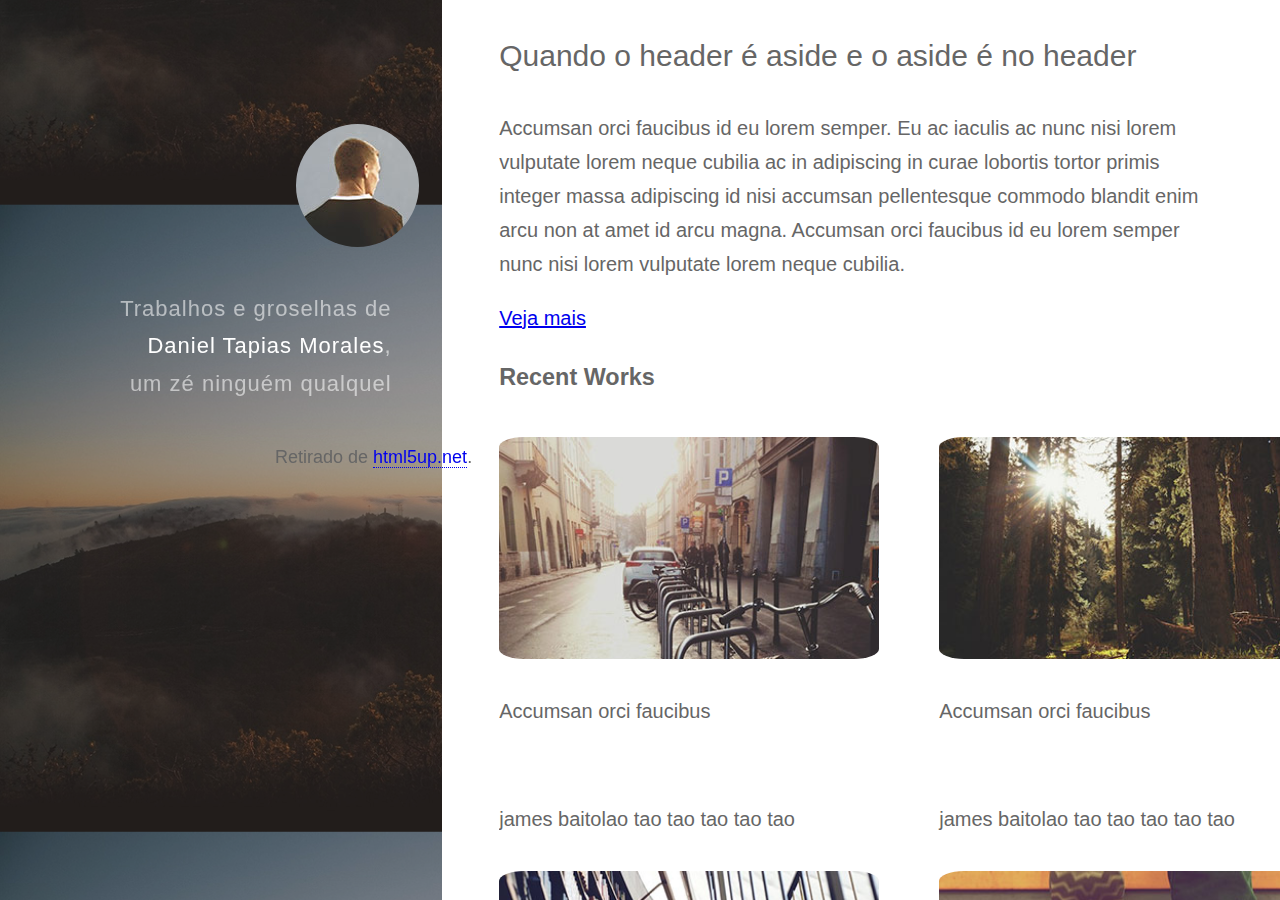
==== index.html @ 41c0cc82 "first commit" ====
<!doctype html>
<!-- doctype informa ao agente de usuario a versão do html que deve ser renderizada-->
<html lang="pt-br">

<head>
    <title> Projeto Strata </title>
    <meta charset="utf-8">
    <meta name="author" content="Daniel">
    <meta name="description" content="descrição bacanuda">
    <meta name="keywords" content="html5, tecnologia">

    <link rel="stylesheet" href="css/estilo.css">
</head>

<body>
    <header class="eita"></header>
    <header class="main-header">
        <a href="index.html" class="main-header-link">
            <img src="./images/avatar.jpg" alt="texto qualquer">
        </a>
        <h1>
            Trabalhos e groselhas de <br>
            <strong>Daniel Tapias Morales</strong>,<br>
            um zé ninguém qualquel<br>
        </h1>
        <span id="span-link">Retirado de <a id="link" href="http://html5up.net">html5up.net</a>.</span>
    </header>

    <main class=main-content>

        <section class="main-content-section">

            <p id="tit">Quando o header é aside e o aside é no header</p>
            <p>Accumsan orci faucibus id eu lorem semper. Eu ac iaculis ac nunc nisi lorem vulputate lorem neque cubilia
                ac in adipiscing in curae lobortis tortor primis integer massa adipiscing id nisi accumsan pellentesque
                commodo blandit enim arcu non at amet id arcu magna. Accumsan orci faucibus id eu lorem semper nunc nisi
                lorem vulputate lorem neque cubilia.</p>

            <a href="#" title="Veja mais" class="button-default">Veja mais</a>

        </section>
        <section class="works">
            <h3>
                Recent Works
            </h3>
            <div class="card-row">

                <article class="work-cards"><img src="./images/thumbs/01.jpg" alt="texto qualquer">
                    <p>Accumsan orci faucibus</p><br>
                    <p>james baitolao tao tao tao tao tao</p>
                </article>
                <article class="work-cards"><img src="./images/thumbs/02.jpg" alt="texto qualquer">
                    <p>Accumsan orci faucibus</p><br>
                    <p>james baitolao tao tao tao tao tao</p>
                </article>
            </div>
            <div class="card-row">
                <article class="work-cards"><img src="./images/thumbs/03.jpg" alt="texto qualquer">
                    <p>Accumsan orci faucibus</p><br>
                    <p>james baitolao tao tao tao tao tao</p>
                </article>
                <article class="work-cards"><img src="./images/thumbs/04.jpg" alt="texto qualquer">
                    <p>Accumsan orci faucibus</p><br>
                    <p>james baitolao tao tao tao tao tao</p>
                </article>
            </div>
            <div class="card-row">
                <article class="work-cards"><img src="./images/thumbs/05.jpg" alt="texto qualquer">
                    <p>Accumsan orci faucibus</p><br>
                    <p>james baitolao tao tao tao tao tao</p>
                </article>
                <article class="work-cards"><img src="./images/thumbs/06.jpg" alt="texto qualquer">
                    <p>Accumsan orci faucibus</p><br>
                    <p>james baitolao tao tao tao tao tao</p>
                </article>
            </div>
        </section>
        <a><button id="go-portfolio">Veja Portfólio Completo</button></a>
        <h2>Get in Touch</h2>
        <p>Accumsan pellentesque commodo blandit enim arcu non at amet id arcu magna. Accumsan orci faucibus id eu
            lorem
            semper nunc nisi lorem vulputate lorem neque lorem ipsum dolor.</p>
        <section class="formulario">
            <form>
                <div id="gambiarra">
                    <div class="gamb-form">
                        <label name="nome">Nome</label><br>
                        <input type="text">
                    </div>
                    <div>
                        <label name="email">Email</label><br>
                        <input type="text">
                    </div>
                </div>
                <br>

                <label name="mensagem">Digite sua mensagem</label><br>
                <input type="text">
            </form>
            <article class="caixa-lateral-form">
                <p><i>Endereço: 1234 Somewhere Rd. Nashville, TN 00000 United States</i></p>
                <p><i>Telefone: 000-000-000</i></p>
                <p><i>E-mail: email@server.com</i></p>
            </article>
        </section>
    </main>
    <footer class="main-footer"></footer>

</body>

</html>
---- css/estilo.css ----
body{
    margin: 0;
    background-color: white;
    color: #666;
    font-family: 'Open Sans', arial, helvetica, sans-serif;
    line-height: 1.7;
}

.eita{
    background-image: url(../images/bg.jpg);
    background-position: 0% 75%;
    background-size: 142%;
    width: 34.5%;
    height: 100%;
    position: fixed;
    left: 0;
}
.main-header{
    background-color: rgba(37, 37, 37, 0.404);
    width: 34.5%;
    height: 100%;
    position: fixed;
    left: 0;


}

.main-header img{
    border-radius: 50%;
    position: relative;
    left: 296px;
    margin-top: 124px;
    margin-bottom: 20px;

}

.main-header h1{
    position: relative;
    left: -50px;
    font-weight: 100;
    font-size: 22px;
    color: rgba(255, 255, 255, 0.562);
    text-align: end;
    letter-spacing: 1px;

}

.main-header strong{
    color: white;
}
#span-link{
    position: relative;
    left:275px;
    top: 25px;
    font-size: 18px;
}
#link:visited{
    color: gray;
}
#link{
    transition: color .2s linear, border .2s linear;
    text-decoration: none;
    border-bottom: 1px dotted;
    
}
#link:hover{
    transition: color .2s linear, border .2s linear;
    text-decoration: none;
    border-bottom: 1px dotted;
    color: #49bf9d;
}

.main-content{
    background-color: white;
    width: 61%;
    position: fixed;
    right: 0;
    overflow-y: auto;
    overflow-x: hidden;
    height: 100%;
    font-size: 20px;
    
}

.main-content-section{
    position: relative;
    /* left: 50px; */
    width: 90%;
}

#tit{
    font-size: 30px;
}

.works{
    display: flex;
    flex-direction: column;
    margin-bottom: 20px;
}

#go-portfolio{
    position: relative;
    /* left: 50px; */
    padding: 13px 20px 13px 20px;
    background-color: #5ddeb9;
    border-color: transparent;
    margin-bottom: 60px;
    border-radius: 6px;
    color: white;
}
.card-row{
    display: flex;
    flex-direction: row;
    width: 100%;
    /* justify-content: center; */
    /* margin-bottom: 15px; */
}

.card-row img{
    display: flex;
    padding-top: 15px;
    padding-bottom: 15px;
    /* margin-left: 30px; */
    margin-right: 60px;
    width: 380px;
    border-radius: 25px;
    border: none;
}

.work-cards p{
    position: relative;
    /* left: 30px; */
}

/* form{
    display: flex;
    flex-direction: row;;
} */

#a{
    display: flex;
    flex-direction: row;
}

/* input, label, textarea, select{
    display: inline-block;
    width: 100%;
    box-sizing: border-box;
}
input, textarea, select{
    background: #ccc;
    padding: 15px;
    border-radius: 5px;
    border: 3px solid transparent;
    margin-bottom: 15px;
} */

#gambiarra{
    display: flex;
    flex-direction: row;
}

.gamb-form{
    margin-right: 15px;
}
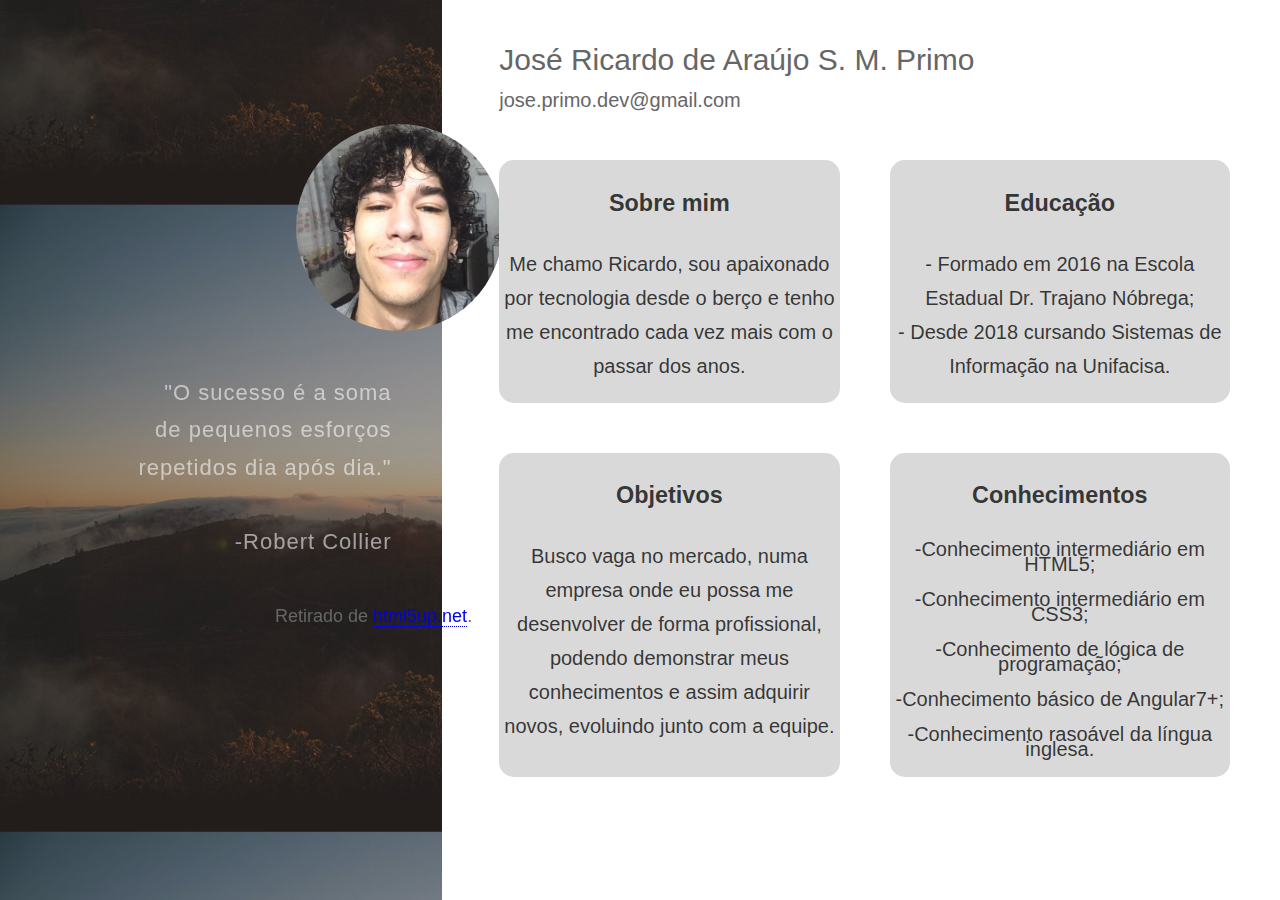
==== commit 8c57517d: "modificacoes" ====
--- a/index.html
+++ b/index.html
@@ -1,27 +1,23 @@
 <!doctype html>
-<!-- doctype informa ao agente de usuario a versão do html que deve ser renderizada-->
 <html lang="pt-br">
 
 <head>
     <title> Projeto Strata </title>
     <meta charset="utf-8">
-    <meta name="author" content="Daniel">
-    <meta name="description" content="descrição bacanuda">
-    <meta name="keywords" content="html5, tecnologia">
-
+    <meta name="author" content="Jose Primo">
     <link rel="stylesheet" href="css/estilo.css">
 </head>
 
 <body>
-    <header class="eita"></header>
+    <header class="main-header-sombreamento"></header>
     <header class="main-header">
         <a href="index.html" class="main-header-link">
-            <img src="./images/avatar.jpg" alt="texto qualquer">
+            <img src="./images/83091709_142490440546911_5450783194394429677_n.jpg" alt="texto qualquer">
         </a>
         <h1>
-            Trabalhos e groselhas de <br>
-            <strong>Daniel Tapias Morales</strong>,<br>
-            um zé ninguém qualquel<br>
+            "O sucesso é a soma<br> de pequenos esforços<br>repetidos dia após dia."<br><br>
+            -Robert Collier
+
         </h1>
         <span id="span-link">Retirado de <a id="link" href="http://html5up.net">html5up.net</a>.</span>
     </header>
@@ -30,78 +26,39 @@
 
         <section class="main-content-section">
 
-            <p id="tit">Quando o header é aside e o aside é no header</p>
-            <p>Accumsan orci faucibus id eu lorem semper. Eu ac iaculis ac nunc nisi lorem vulputate lorem neque cubilia
-                ac in adipiscing in curae lobortis tortor primis integer massa adipiscing id nisi accumsan pellentesque
-                commodo blandit enim arcu non at amet id arcu magna. Accumsan orci faucibus id eu lorem semper nunc nisi
-                lorem vulputate lorem neque cubilia.</p>
-
-            <a href="#" title="Veja mais" class="button-default">Veja mais</a>
+            <h1 id="name">José Ricardo de Araújo S. M. Primo</h1>
+            <p>jose.primo.dev@gmail.com</p>
 
         </section>
-        <section class="works">
-            <h3>
-                Recent Works
-            </h3>
-            <div class="card-row">
-
-                <article class="work-cards"><img src="./images/thumbs/01.jpg" alt="texto qualquer">
-                    <p>Accumsan orci faucibus</p><br>
-                    <p>james baitolao tao tao tao tao tao</p>
+        <section id="informations">
+            <div class="informations-row">
+                <article id="about-me">
+                    <h3>Sobre mim</h3>
+                    <p>Me chamo Ricardo, sou apaixonado por tecnologia desde o berço e tenho me encontrado cada vez mais
+                        com o passar dos anos.</p>
                 </article>
-                <article class="work-cards"><img src="./images/thumbs/02.jpg" alt="texto qualquer">
-                    <p>Accumsan orci faucibus</p><br>
-                    <p>james baitolao tao tao tao tao tao</p>
+                <article id="education">
+                    <h3>Educação</h3>
+                    <p>- Formado em 2016 na Escola Estadual Dr. Trajano Nóbrega;<br>
+                        - Desde 2018 cursando Sistemas de Informação na Unifacisa.</p>
                 </article>
             </div>
-            <div class="card-row">
-                <article class="work-cards"><img src="./images/thumbs/03.jpg" alt="texto qualquer">
-                    <p>Accumsan orci faucibus</p><br>
-                    <p>james baitolao tao tao tao tao tao</p>
+            <div class="informations-row">
+                <article id="objectives">
+                    <h3>Objetivos</h3>
+                    <p>Busco vaga no mercado, numa empresa onde eu possa me desenvolver de forma profissional, podendo
+                        demonstrar meus conhecimentos e assim adquirir novos, evoluindo junto com a equipe.</p>
                 </article>
-                <article class="work-cards"><img src="./images/thumbs/04.jpg" alt="texto qualquer">
-                    <p>Accumsan orci faucibus</p><br>
-                    <p>james baitolao tao tao tao tao tao</p>
+                <article id="knowledge">
+                    <h3>Conhecimentos</h3>
+                    
+                    <p>-Conhecimento intermediário em HTML5;</p>
+                    <p>-Conhecimento intermediário em CSS3;</p>
+                    <p>-Conhecimento de lógica de programação;</p>
+                    <p>-Conhecimento básico de Angular7+;</p>
+                    <p>-Conhecimento rasoável da língua inglesa.</p>
                 </article>
             </div>
-            <div class="card-row">
-                <article class="work-cards"><img src="./images/thumbs/05.jpg" alt="texto qualquer">
-                    <p>Accumsan orci faucibus</p><br>
-                    <p>james baitolao tao tao tao tao tao</p>
-                </article>
-                <article class="work-cards"><img src="./images/thumbs/06.jpg" alt="texto qualquer">
-                    <p>Accumsan orci faucibus</p><br>
-                    <p>james baitolao tao tao tao tao tao</p>
-                </article>
-            </div>
-        </section>
-        <a><button id="go-portfolio">Veja Portfólio Completo</button></a>
-        <h2>Get in Touch</h2>
-        <p>Accumsan pellentesque commodo blandit enim arcu non at amet id arcu magna. Accumsan orci faucibus id eu
-            lorem
-            semper nunc nisi lorem vulputate lorem neque lorem ipsum dolor.</p>
-        <section class="formulario">
-            <form>
-                <div id="gambiarra">
-                    <div class="gamb-form">
-                        <label name="nome">Nome</label><br>
-                        <input type="text">
-                    </div>
-                    <div>
-                        <label name="email">Email</label><br>
-                        <input type="text">
-                    </div>
-                </div>
-                <br>
-
-                <label name="mensagem">Digite sua mensagem</label><br>
-                <input type="text">
-            </form>
-            <article class="caixa-lateral-form">
-                <p><i>Endereço: 1234 Somewhere Rd. Nashville, TN 00000 United States</i></p>
-                <p><i>Telefone: 000-000-000</i></p>
-                <p><i>E-mail: email@server.com</i></p>
-            </article>
         </section>
     </main>
     <footer class="main-footer"></footer>
--- a/css/estilo.css
+++ b/css/estilo.css
@@ -6,7 +6,7 @@
     line-height: 1.7;
 }
 
-.eita{
+.main-header-sombreamento{
     background-image: url(../images/bg.jpg);
     background-position: 0% 75%;
     background-size: 142%;
@@ -28,6 +28,7 @@
 .main-header img{
     border-radius: 50%;
     position: relative;
+    height: 23%;
     left: 296px;
     margin-top: 124px;
     margin-bottom: 20px;
@@ -84,82 +85,54 @@
 
 .main-content-section{
     position: relative;
-    /* left: 50px; */
+    display: flex;
+    flex-direction: column;
     width: 90%;
+    line-height: 0;
+    margin-bottom: 40px;
+    margin-top: 40px;
 }
 
-#tit{
+
+
+#name{
     font-size: 30px;
+    font-weight: 400;
+    
 }
 
-.works{
+#informations{
     display: flex;
     flex-direction: column;
-    margin-bottom: 20px;
+    text-align: center;
+    align-items: center;
 }
 
-#go-portfolio{
-    position: relative;
-    /* left: 50px; */
-    padding: 13px 20px 13px 20px;
-    background-color: #5ddeb9;
-    border-color: transparent;
-    margin-bottom: 60px;
-    border-radius: 6px;
-    color: white;
-}
-.card-row{
+.informations-row{
+    display: flex;
     display: flex;
     flex-direction: row;
     width: 100%;
-    /* justify-content: center; */
-    /* margin-bottom: 15px; */
+    justify-content: center;
 }
 
-.card-row img{
-    display: flex;
-    padding-top: 15px;
-    padding-bottom: 15px;
-    /* margin-left: 30px; */
-    margin-right: 60px;
-    width: 380px;
-    border-radius: 25px;
-    border: none;
+#informations article{
+
+    width: 45%;
+    background-color: rgba(37, 37, 37, 0.178);
+    color: rgba(0, 0, 0, 0.767);
+    margin-right: 50px;
+    margin-bottom: 50px;
+    border-radius: 15px;
+    
 }
 
-.work-cards p{
-    position: relative;
-    /* left: 30px; */
+#knowledge{
+    line-height: 15px;
 }
 
-/* form{
-    display: flex;
-    flex-direction: row;;
-} */
-
-#a{
-    display: flex;
-    flex-direction: row;
+#knowledge h3{
+    margin-top: 35px;
+    margin-bottom: 39px;
 }
 
-/* input, label, textarea, select{
-    display: inline-block;
-    width: 100%;
-    box-sizing: border-box;
-}
-input, textarea, select{
-    background: #ccc;
-    padding: 15px;
-    border-radius: 5px;
-    border: 3px solid transparent;
-    margin-bottom: 15px;
-} */
-
-#gambiarra{
-    display: flex;
-    flex-direction: row;
-}
-
-.gamb-form{
-    margin-right: 15px;
-}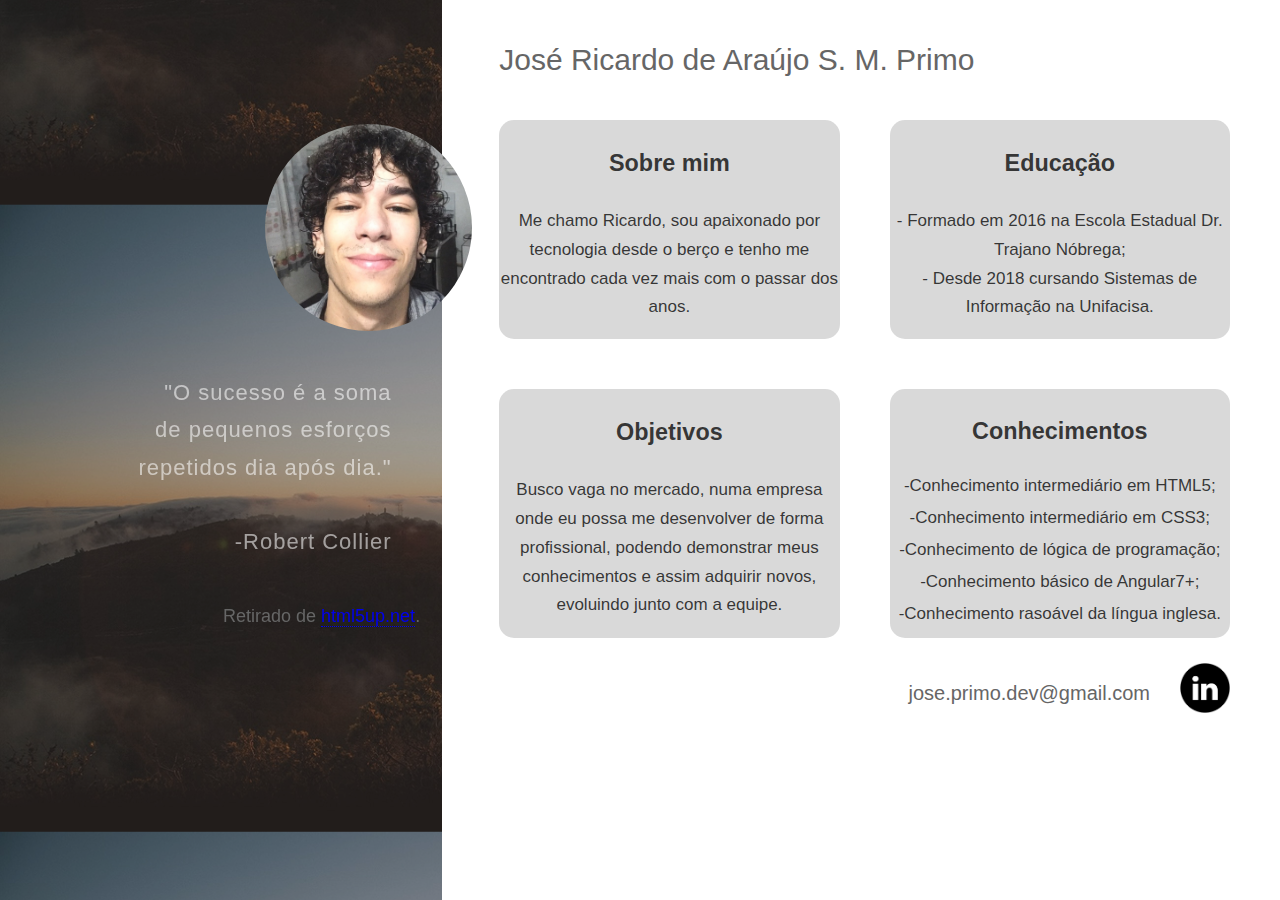
==== commit 828ef5ca: "modificacoes" ====
--- a/index.html
+++ b/index.html
@@ -25,9 +25,11 @@
     <main class=main-content>
 
         <section class="main-content-section">
+            <div id="nome-end">
+                <h1 id="name">José Ricardo de Araújo S. M. Primo</h1>
 
-            <h1 id="name">José Ricardo de Araújo S. M. Primo</h1>
-            <p>jose.primo.dev@gmail.com</p>
+            </div>
+
 
         </section>
         <section id="informations">
@@ -51,7 +53,7 @@
                 </article>
                 <article id="knowledge">
                     <h3>Conhecimentos</h3>
-                    
+
                     <p>-Conhecimento intermediário em HTML5;</p>
                     <p>-Conhecimento intermediário em CSS3;</p>
                     <p>-Conhecimento de lógica de programação;</p>
@@ -60,8 +62,14 @@
                 </article>
             </div>
         </section>
+        <section class="contato">
+            <p>jose.primo.dev@gmail.com</p>
+            <a target="_blank"
+            href="https://www.linkedin.com/in/josé-ricardo-primo-73bb20184">
+            <img id="link-linkedin" src=" ./images/linkedin.png"></a>
+        </section>
     </main>
-    <footer class="main-footer"></footer>
+
 
 </body>
 
--- a/css/estilo.css
+++ b/css/estilo.css
@@ -21,15 +21,13 @@
     height: 100%;
     position: fixed;
     left: 0;
-
-
 }
 
 .main-header img{
     border-radius: 50%;
     position: relative;
     height: 23%;
-    left: 296px;
+    left: 60%;
     margin-top: 124px;
     margin-bottom: 20px;
 
@@ -51,7 +49,7 @@
 }
 #span-link{
     position: relative;
-    left:275px;
+    left: 223px;
     top: 25px;
     font-size: 18px;
 }
@@ -63,6 +61,17 @@
     text-decoration: none;
     border-bottom: 1px dotted;
     
+}
+
+#link-linkedin{
+    margin-right: 50px;
+    height: 50px;
+    margin-left: 30px;
+    
+}
+
+#nome-end{
+    display: flex   ;
 }
 #link:hover{
     transition: color .2s linear, border .2s linear;
@@ -136,3 +145,22 @@
     margin-bottom: 39px;
 }
 
+.informations-row p{
+    font-size: 17px;
+}
+
+.contato{
+    
+    bottom: 0;
+    height: 10px;
+    display: flex;
+    width: 100%;
+    align-items: end;
+    justify-content: flex-end;
+    align-items: center;
+}
+
+.contato p{
+    margin-left: -20px;
+}
+
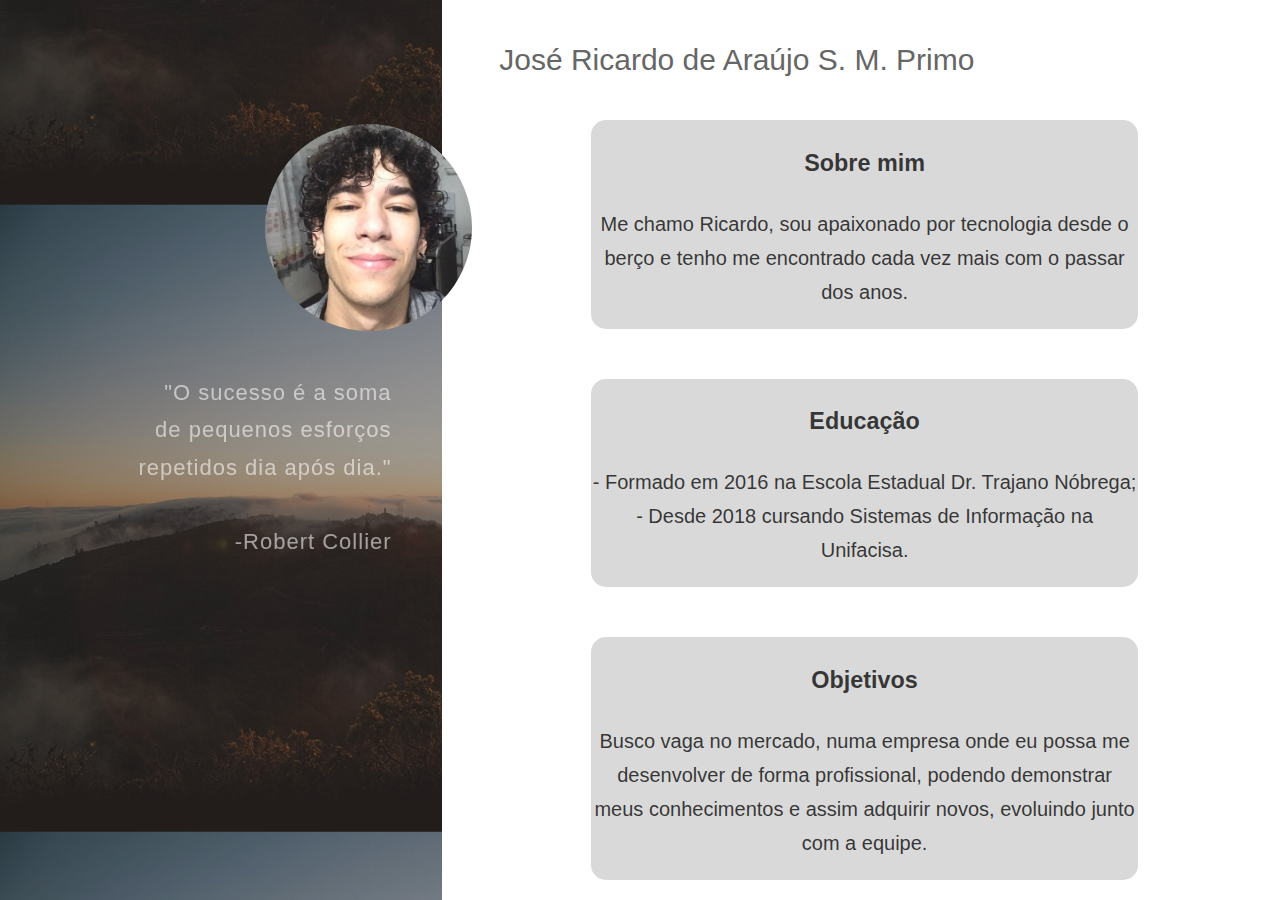
==== commit 4557d2a7: "modificacoes" ====
--- a/index.html
+++ b/index.html
@@ -2,7 +2,7 @@
 <html lang="pt-br">
 
 <head>
-    <title> Projeto Strata </title>
+    <title> Curriculum </title>
     <meta charset="utf-8">
     <meta name="author" content="Jose Primo">
     <link rel="stylesheet" href="css/estilo.css">
@@ -19,7 +19,7 @@
             -Robert Collier
 
         </h1>
-        <span id="span-link">Retirado de <a id="link" href="http://html5up.net">html5up.net</a>.</span>
+        
     </header>
 
     <main class=main-content>
@@ -33,7 +33,7 @@
 
         </section>
         <section id="informations">
-            <div class="informations-row">
+            <!-- <div class="informations-row"> -->
                 <article id="about-me">
                     <h3>Sobre mim</h3>
                     <p>Me chamo Ricardo, sou apaixonado por tecnologia desde o berço e tenho me encontrado cada vez mais
@@ -44,8 +44,8 @@
                     <p>- Formado em 2016 na Escola Estadual Dr. Trajano Nóbrega;<br>
                         - Desde 2018 cursando Sistemas de Informação na Unifacisa.</p>
                 </article>
-            </div>
-            <div class="informations-row">
+            <!-- </div> -->
+            <!-- <div class="informations-row"> -->
                 <article id="objectives">
                     <h3>Objetivos</h3>
                     <p>Busco vaga no mercado, numa empresa onde eu possa me desenvolver de forma profissional, podendo
@@ -60,7 +60,7 @@
                     <p>-Conhecimento básico de Angular7+;</p>
                     <p>-Conhecimento rasoável da língua inglesa.</p>
                 </article>
-            </div>
+            <!-- </div> -->
         </section>
         <section class="contato">
             <p>jose.primo.dev@gmail.com</p>
@@ -68,7 +68,11 @@
             href="https://www.linkedin.com/in/josé-ricardo-primo-73bb20184">
             <img id="link-linkedin" src=" ./images/linkedin.png"></a>
         </section>
+        <a href="projetos.html"><button>projetos</button></a>
     </main>
+    <footer>
+        
+    </footer>
 
 
 </body>
--- a/css/estilo.css
+++ b/css/estilo.css
@@ -127,7 +127,7 @@
 
 #informations article{
 
-    width: 45%;
+    width: 70%;
     background-color: rgba(37, 37, 37, 0.178);
     color: rgba(0, 0, 0, 0.767);
     margin-right: 50px;
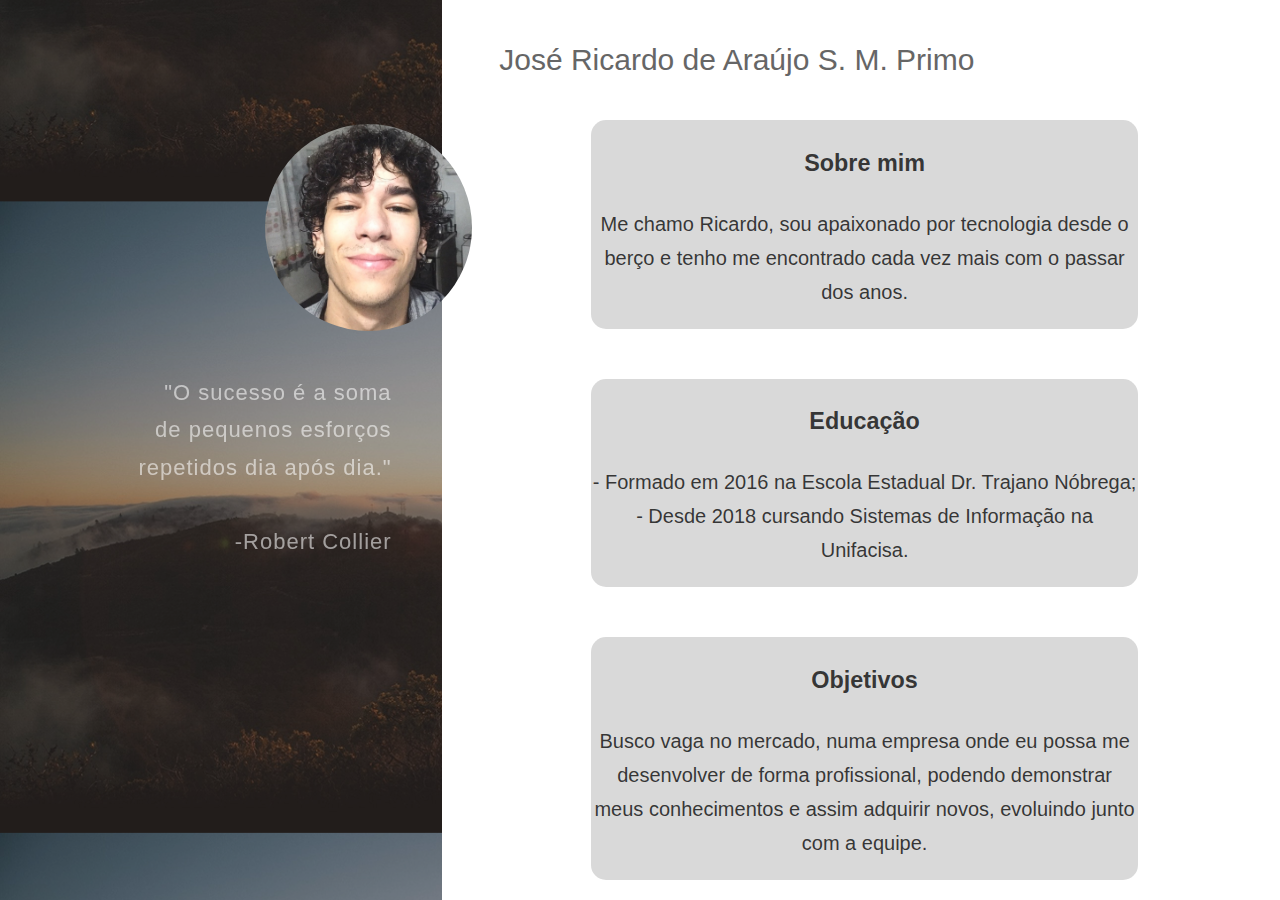
==== commit 9d7f81e7: "wip" ====
--- a/index.html
+++ b/index.html
@@ -19,7 +19,7 @@
             -Robert Collier
 
         </h1>
-        
+
     </header>
 
     <main class=main-content>
@@ -34,44 +34,45 @@
         </section>
         <section id="informations">
             <!-- <div class="informations-row"> -->
-                <article id="about-me">
-                    <h3>Sobre mim</h3>
-                    <p>Me chamo Ricardo, sou apaixonado por tecnologia desde o berço e tenho me encontrado cada vez mais
-                        com o passar dos anos.</p>
-                </article>
-                <article id="education">
-                    <h3>Educação</h3>
-                    <p>- Formado em 2016 na Escola Estadual Dr. Trajano Nóbrega;<br>
-                        - Desde 2018 cursando Sistemas de Informação na Unifacisa.</p>
-                </article>
+            <article id="about-me">
+                <h3>Sobre mim</h3>
+                <p>Me chamo Ricardo, sou apaixonado por tecnologia desde o berço e tenho me encontrado cada vez mais
+                    com o passar dos anos.</p>
+            </article>
+            <article id="education">
+                <h3>Educação</h3>
+                <p>- Formado em 2016 na Escola Estadual Dr. Trajano Nóbrega;<br>
+                    - Desde 2018 cursando Sistemas de Informação na Unifacisa.</p>
+            </article>
             <!-- </div> -->
             <!-- <div class="informations-row"> -->
-                <article id="objectives">
-                    <h3>Objetivos</h3>
-                    <p>Busco vaga no mercado, numa empresa onde eu possa me desenvolver de forma profissional, podendo
-                        demonstrar meus conhecimentos e assim adquirir novos, evoluindo junto com a equipe.</p>
-                </article>
-                <article id="knowledge">
-                    <h3>Conhecimentos</h3>
+            <article id="objectives">
+                <h3>Objetivos</h3>
+                <p>Busco vaga no mercado, numa empresa onde eu possa me desenvolver de forma profissional, podendo
+                    demonstrar meus conhecimentos e assim adquirir novos, evoluindo junto com a equipe.</p>
+            </article>
+            <article id="knowledge">
+                <h3>Conhecimentos</h3>
 
-                    <p>-Conhecimento intermediário em HTML5;</p>
-                    <p>-Conhecimento intermediário em CSS3;</p>
-                    <p>-Conhecimento de lógica de programação;</p>
-                    <p>-Conhecimento básico de Angular7+;</p>
-                    <p>-Conhecimento rasoável da língua inglesa.</p>
-                </article>
+                <p>-Conhecimento intermediário em HTML5;</p>
+                <p>-Conhecimento intermediário em CSS3;</p>
+                <p>-Conhecimento de lógica de programação;</p>
+                <p>-Conhecimento básico de Angular7+;</p>
+                <p>-Conhecimento rasoável da língua inglesa.</p>
+            </article>
             <!-- </div> -->
         </section>
+        <a href="projetos.html"><button>projetos</button></a>
         <section class="contato">
-            <p>jose.primo.dev@gmail.com</p>
-            <a target="_blank"
-            href="https://www.linkedin.com/in/josé-ricardo-primo-73bb20184">
-            <img id="link-linkedin" src=" ./images/linkedin.png"></a>
+            <p id="email">jose.primo.dev@gmail.com</p>
+            <a href="https://github.com/JoseRPrimo"><img class="link-contact" id="link-github"
+                    src="images/github.svg"></a>
+            <a target="_blank" href="https://www.linkedin.com/in/josé-ricardo-primo-73bb20184">
+                <img class="link-contact" src=" ./images/linkedin.png"></a>
         </section>
-        <a href="projetos.html"><button>projetos</button></a>
     </main>
     <footer>
-        
+
     </footer>
 
 
--- a/css/estilo.css
+++ b/css/estilo.css
@@ -9,7 +9,7 @@
 .main-header-sombreamento{
     background-image: url(../images/bg.jpg);
     background-position: 0% 75%;
-    background-size: 142%;
+    background-size: 143%;
     width: 34.5%;
     height: 100%;
     position: fixed;
@@ -63,22 +63,25 @@
     
 }
 
-#link-linkedin{
-    margin-right: 50px;
+.link-contact{
+    position: relative;
+    bottom: 10px;
+    right: 20px;
     height: 50px;
-    margin-left: 30px;
-    
+    margin-left: 10px;
+}
+
+#link-github{
+    margin-left: 60px;
+    height: 49px;
+    position: relative;
+    bottom:10px;
 }
 
 #nome-end{
     display: flex   ;
 }
-#link:hover{
-    transition: color .2s linear, border .2s linear;
-    text-decoration: none;
-    border-bottom: 1px dotted;
-    color: #49bf9d;
-}
+
 
 .main-content{
     background-color: white;
@@ -164,3 +167,19 @@
     margin-left: -20px;
 }
 
+a button{
+    background-color: #49bf9d;
+    border: none;
+    padding-top: 15px;
+    padding-bottom: 15px;
+    padding-left: 20px;
+    padding-right: 20px;
+    border-radius: 8px;
+    text-transform: uppercase;
+    color: white;
+}
+
+#email{
+    position: relative;
+    bottom: 12px;
+}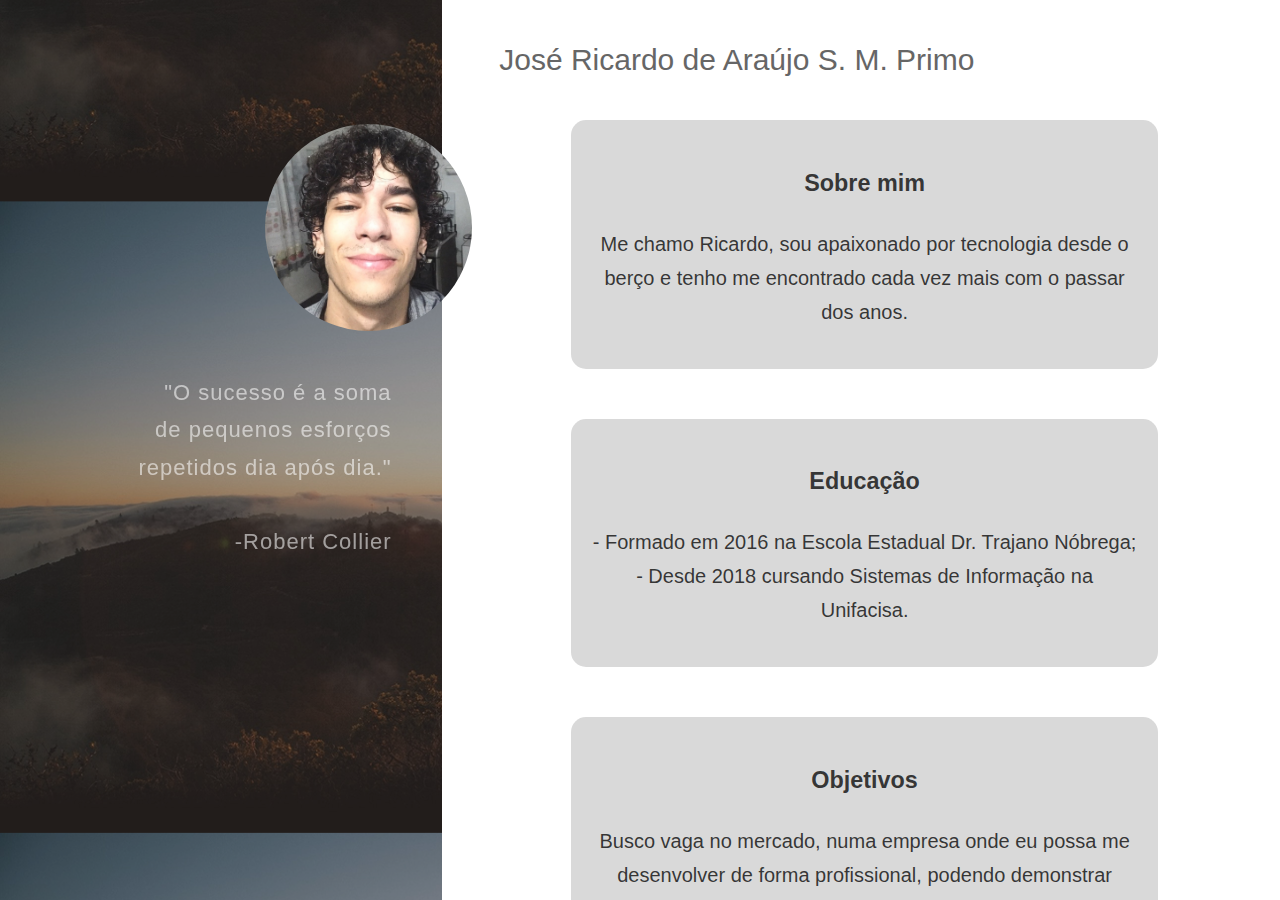
==== commit 0393cc7f: "wip" ====
--- a/index.html
+++ b/index.html
@@ -58,7 +58,7 @@
                 <p>-Conhecimento intermediário em CSS3;</p>
                 <p>-Conhecimento de lógica de programação;</p>
                 <p>-Conhecimento básico de Angular7+;</p>
-                <p>-Conhecimento rasoável da língua inglesa.</p>
+                <p>-Conhecimento razoável da língua inglesa.</p>
             </article>
             <!-- </div> -->
         </section>
--- a/css/estilo.css
+++ b/css/estilo.css
@@ -136,6 +136,7 @@
     margin-right: 50px;
     margin-bottom: 50px;
     border-radius: 15px;
+    padding: 20px;
     
 }
 
@@ -178,7 +179,9 @@
     text-transform: uppercase;
     color: white;
 }
-
+a button:hover{
+    background-color: #5deec5;
+}
 #email{
     position: relative;
     bottom: 12px;
